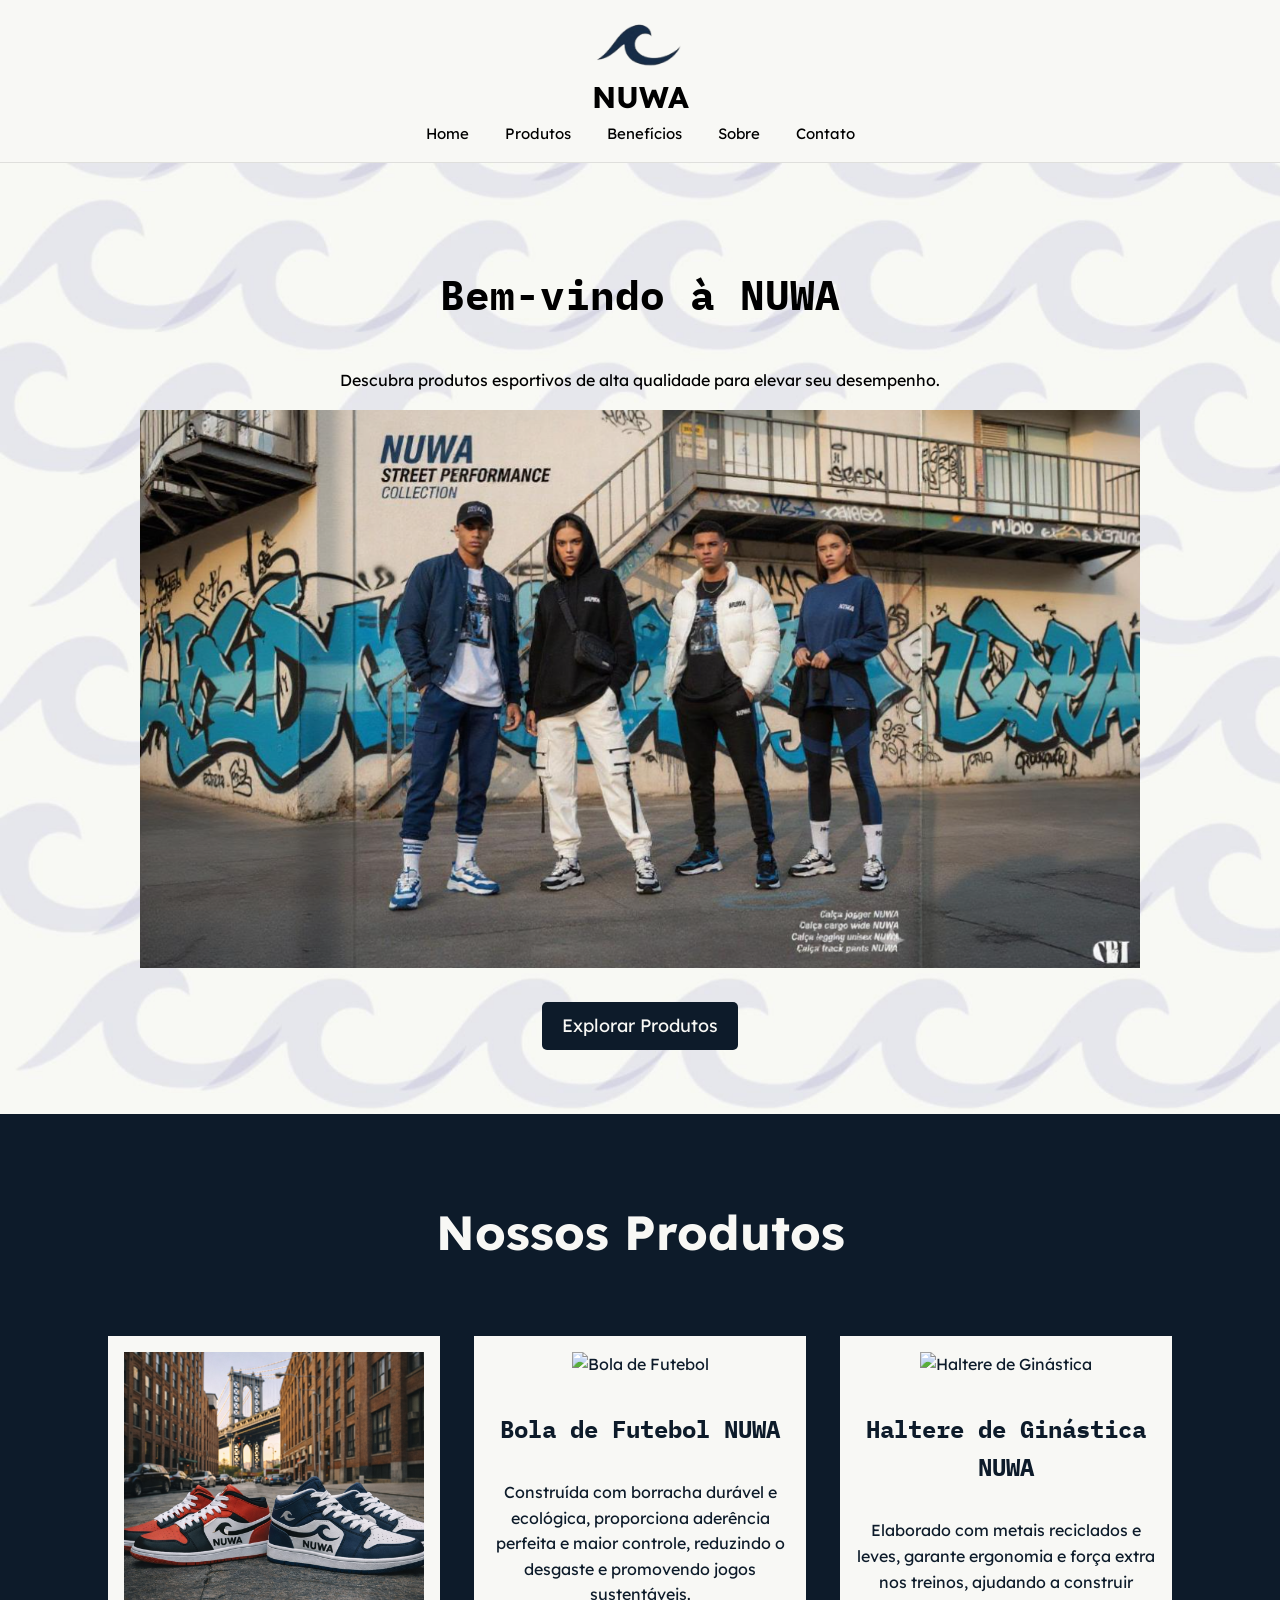
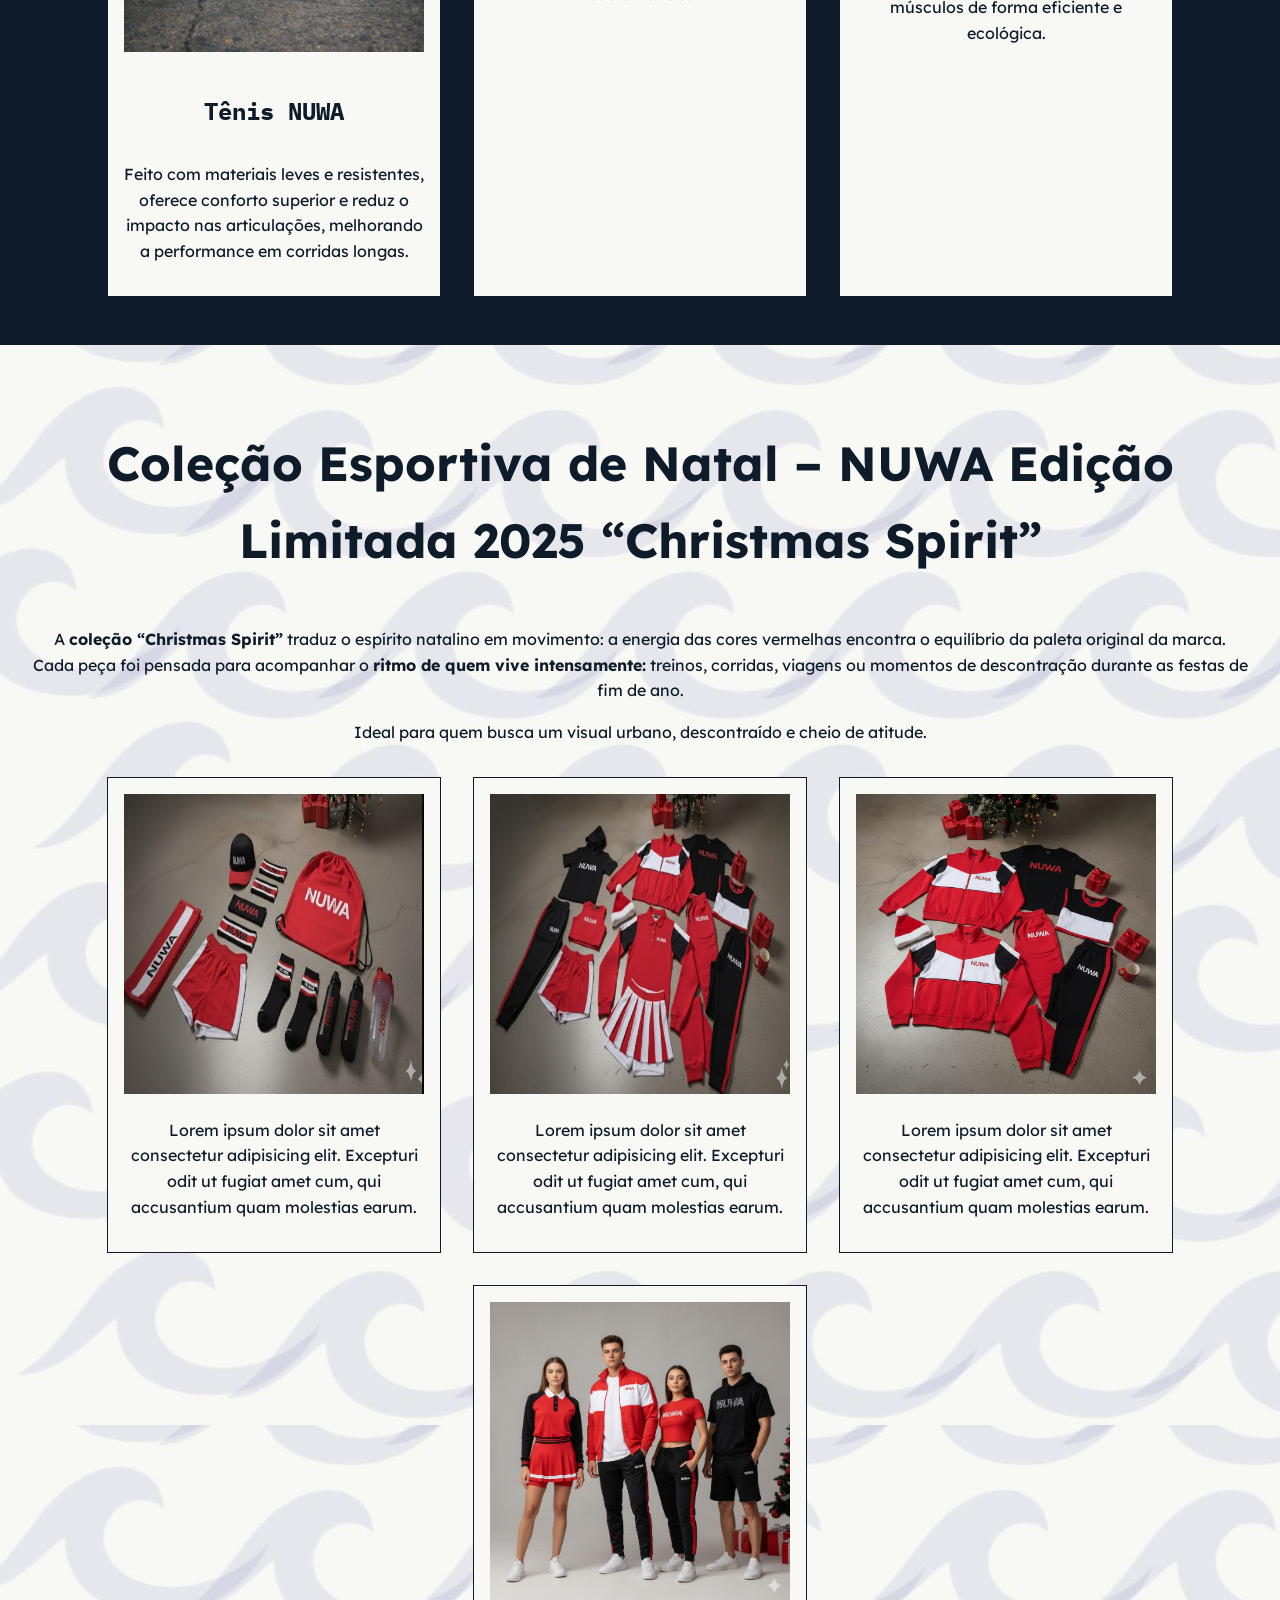
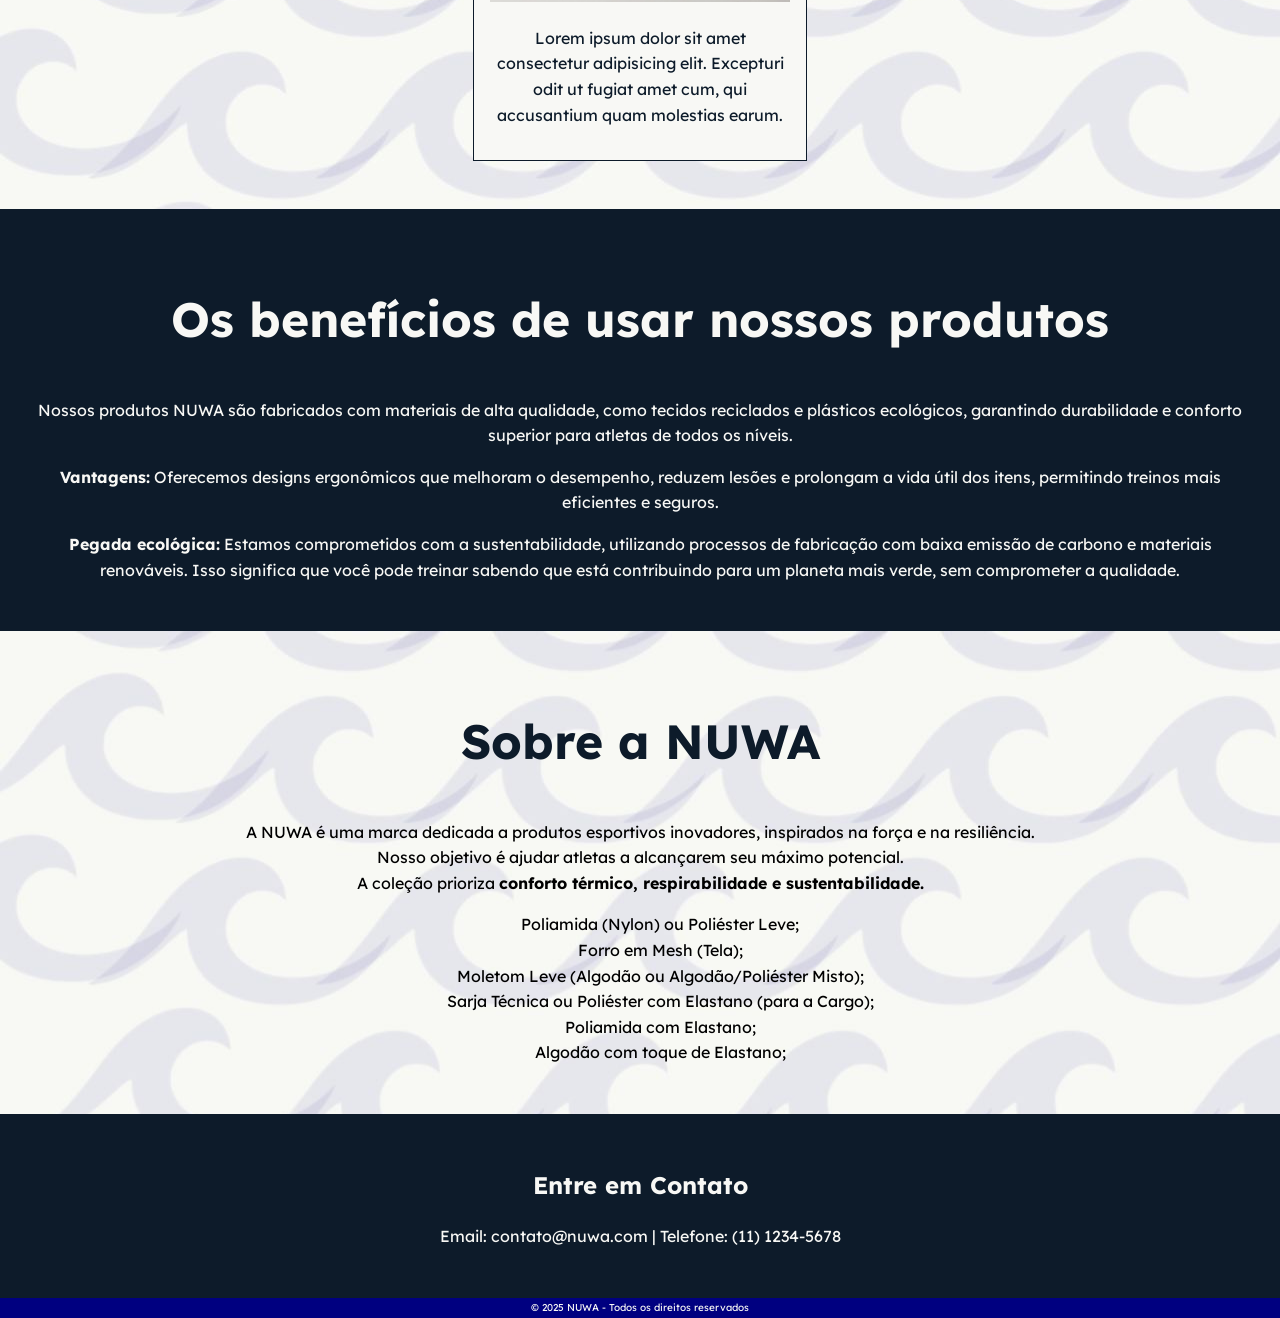
==== index.html @ cf1153af "Add files via upload" ====
<!DOCTYPE html>
<html lang="pt-BR">
<head>
    <meta charset="UTF-8">
    <meta name="viewport" content="width=device-width, initial-scale=1.0">
    <title>NUWA - Produtos Esportivos</title>
    
    <!-- Link para fontes do Google Fonts -->
    <link href="https://fonts.googleapis.com/css2?family=Lexend&family=IBM+Plex+Mono&display=swap" rel="stylesheet">
    <link rel="stylesheet" href="style.css">
    
    <!-- Estilos CSS incorporados -->
    
</head>
<body>
    <header>
        <a href="/home/index.html"><img class="logo" src="photos/marca-onda-.png" alt="Logo NUWA"></a>
        <h1>NUWA</h1>
        <nav>
            <ul>
                <li><a href="/home/index.html">Home</a></li>
                <li><a href="/products/product.html">Produtos</a></li>
                <li><a href="#beneficios">Benefícios</a></li>
                <li><a href="#sobre">Sobre</a></li>
                <li><a href="#contato">Contato</a></li>
            </ul>
        </nav>
    </header>

    <main>
        <section id="home" class="hero">
            <h2>Bem-vindo à NUWA</h2>
            <p>Descubra produtos esportivos de alta qualidade para elevar seu desempenho.</p>
            <div class="slideshow-container">

                <div class="mySlides fade">
                <div class="numbertext"></div>
                <img src="photos/nuwar.png" style="width: 100%;">
                <div class="text"></div>
                </div>

                <div class="mySlides fade">
                <div class="numbertext"></div>
                <img src="photos/nuwa - strret - ia 2.jpg" style="width:100%">
                <div class="text"></div>
                </div>


            </div>
                <br>

                <div style="text-align:center">
                    <span class="dot"></span> 
                    <span class="dot"></span> 
                    <span class="dot"></span> 
                </div>
            <a href="/products/product.html" class="btn">Explorar Produtos</a>
        </section>

        <section id="produtos" class="products">
            <h3>Nossos Produtos</h3>
            <div class="product-grid">
                <div class="product-item">
                    <img src="photos/tênis street.png" alt="Tênis de Corrida">
                    <h4>Tênis NUWA</h4>
                    <p>Feito com materiais leves e resistentes, oferece conforto superior e reduz o impacto nas articulações, melhorando a performance em corridas longas.</p>
                </div>
                <div class="product-item">
                    <img src="https://via.placeholder.com/300?text=Bola+de+Futebol" alt="Bola de Futebol">
                    <h4>Bola de Futebol NUWA</h4>
                    <p>Construída com borracha durável e ecológica, proporciona aderência perfeita e maior controle, reduzindo o desgaste e promovendo jogos sustentáveis.</p>
                </div>
                <div class="product-item">
                    <img src="https://via.placeholder.com/300?text=Haltere+de+Ginástica" alt="Haltere de Ginástica">
                    <h4>Haltere de Ginástica NUWA</h4>
                    <p>Elaborado com metais reciclados e leves, garante ergonomia e força extra nos treinos, ajudando a construir músculos de forma eficiente e ecológica.</p>
                </div>
            </div>
        </section>

        <section class="products limitada">
            <h3>Coleção Esportiva de Natal – NUWA Edição Limitada 2025 “Christmas Spirit”</h3>

            <p>A <b>coleção “Christmas Spirit”</b> traduz o espírito natalino em movimento: a energia das cores vermelhas encontra o equilíbrio da paleta original da marca. Cada peça foi pensada para acompanhar o <b>ritmo de quem vive intensamente:</b> treinos, corridas, viagens ou momentos de descontração durante as festas de fim de ano.</p>
            <p>Ideal para quem busca um visual urbano, descontraído e cheio de atitude.</p>

            <div class="product-grid">
                <div class="product-item">
                    <img src="photos/roupas-1_1024x1024.png" alt="Vestido esportivo vermelho com detalhes em preto e branco, estilo colegial.Jaqueta com zíper em blocos de cor (vermelho, branco e preto) combinada com calça jogger. Top cropped vermelho com calça jogger preta de listras laterais. Conjunto casual masculino com camiseta preta estilo hoodie e bermuda combinando.">
                    <p>Lorem ipsum dolor sit amet consectetur adipisicing elit. Excepturi odit ut fugiat amet cum, qui accusantium quam molestias earum.</p>
                </div>
                <div class="product-item">
                    <img src="photos/roupas-2.png" alt="Tênis de Corrida">
                    <p>Lorem ipsum dolor sit amet consectetur adipisicing elit. Excepturi odit ut fugiat amet cum, qui accusantium quam molestias earum.</p>
                </div>
                <div class="product-item">
                    <img src="photos/jaquetas.png" alt="Tênis de Corrida">
                    <p>Lorem ipsum dolor sit amet consectetur adipisicing elit. Excepturi odit ut fugiat amet cum, qui accusantium quam molestias earum.</p>
                </div>
                <div class="product-item">
                    <img src="photos/rapaziada-1.png" alt="Tênis de Corrida">
                    <p>Lorem ipsum dolor sit amet consectetur adipisicing elit. Excepturi odit ut fugiat amet cum, qui accusantium quam molestias earum.</p>
                </div>
            </div>


        </section>

        <section id="beneficios" class="beneficios">
            <h2>Os benefícios de usar nossos produtos</h2>
            <p>Nossos produtos NUWA são fabricados com materiais de alta qualidade, como tecidos reciclados e plásticos ecológicos, garantindo durabilidade e conforto superior para atletas de todos os níveis.</p>
            <p><strong>Vantagens:</strong> Oferecemos designs ergonômicos que melhoram o desempenho, reduzem lesões e prolongam a vida útil dos itens, permitindo treinos mais eficientes e seguros.</p>
            <p><strong>Pegada ecológica:</strong> Estamos comprometidos com a sustentabilidade, utilizando processos de fabricação com baixa emissão de carbono e materiais renováveis. Isso significa que você pode treinar sabendo que está contribuindo para um planeta mais verde, sem comprometer a qualidade.</p>
        </section>

        <section id="sobre" class="about">
            <h2>Sobre a NUWA</h2>
            <p>A NUWA é uma marca dedicada a produtos esportivos inovadores, inspirados na força e na resiliência.<br>Nosso objetivo é ajudar atletas a alcançarem seu máximo potencial.<br>A coleção prioriza <b>conforto térmico, respirabilidade e sustentabilidade.</b>
                <ul>                   
                    Poliamida (Nylon) ou Poliéster Leve;<br>                  
                    Forro em Mesh (Tela);<br>              
                    Moletom Leve (Algodão ou Algodão/Poliéster Misto);<br>         
                    Sarja Técnica ou Poliéster com Elastano (para a Cargo);<br>
                    Poliamida com Elastano;<br>
                    Algodão com toque de Elastano;<br>                   
                </ul>
            </p>
        </section>

        <section id="contato" class="contact">
            <h2>Entre em Contato</h2>
            <p>Email: contato@nuwa.com | Telefone: (11) 1234-5678</p>
        </section>
    </main>

    <footer>
        <p>&copy; 2025 NUWA - Todos os direitos reservados</p>
    </footer>

    <script src="script.js"></script>
</body>
</html>
---- style.css ----
:root {
    --background-color: #F8F8F5;
    --backgrond-color-2: #0D1B2A;
    --extra-color: #000080;
}



        /* Estilos gerais */
        body {
            background-color: var(--backgrond-color); /* Fundo claro e neutro */
            color: var(--background-color-2); /* Cor principal para textos */
            font-family: 'Lexend', sans-serif; /* Fonte padrão */
            margin: 0;
            padding: 0;
            line-height: 1.6;
            
        }

        header {
            background-color: var(--background-color); /* Fundo do header */
            color: var(--backgrond-color); /* Texto claro para contraste */
            padding: 1em; /* Header maior */
            display: flex;
            flex-direction: column;
            align-items: center;
            text-align: center;
            border-bottom: 1px solid rgba(0,0,0,0.1);
        }

        .logo {
            max-width: 130px; /* Tamanho máximo da logo */
            height: auto; /* M2000antém a proporção */
            display: block; /* Garante que seja um bloco */
           /* margin: 0 auto 1em auto;  Centraliza e adiciona margem abaixo */
        }

        header h1 {
            font-family: 'Lexend', sans-serif; /* Fonte para títulos principais */
            font-size: 30px; /* Tamanho especificado */
            margin: 0;
        }

        nav ul {
            list-style: none;
            padding: 0;
            margin: 0;
        }

        nav ul li {
            display: inline;
            margin: 0 1em;
        }

        nav a {
            color: var(--backgrond-color); /* Links no header */
            text-decoration: none;
            font-size: 15px;
        }

        nav a:hover {
            color: var(--extra-color); /* Mantém consistência */
        }

        /* Seção Hero */
        .hero {
            text-align: center;
            padding: 4em 2em;
            background-image: url('photos/fundo-ondas.png'); /* Imagem de fundo opcional */
            background-size: cover;
        }

        .hero h2 {
            font-family: 'IBM Plex Mono', monospace; /* Fonte para subtítulos */
            font-size: 41px; /* Tamanho especificado */
            color: var(--background-color-2); /* Cor do texto */
            margin-bottom: 1em;
        }

        /*section carousel*/
        .mySlides {display: none;}

        .slideshow-container {
            max-width: 1000px;
            position: relative;
            margin: auto;
        }

        .fade {
            animation-name: fade;
            animation-duration: 2s;
        }

        .dot {
            height: 15px;
            width: 15px;
            margin: 0 2px;
            background-color: #bbb;
            border-radius: 50%;
            display: none;
            transition: background-color 0.6s ease;
        }


        @keyframes fade {
            from {opacity: .4} 
            to {opacity: 1}
        }

        @media only screen and (max-width: 300px) {
            .text {font-size: 11px}
        }


        .btn {
            background-color: #0D1B2A; /* Fundo do botão */
            color: #F8F8F5;
            padding: 10px 20px;
            text-decoration: none;
            border-radius: 5px;
            font-size: 18px;
            display: inline-block; /* Para tornar clicável */
        }

        .btn:hover {
            background-color: #F8F8F5; /* Alterado para contraste */
            color: #0D1B2A;
        }

        /* Seção de Produtos */
        .products {
            padding: 2em;
            text-align: center;
            background-color: #0D1B2A; /* Fundo escuro */
            color: #F8F8F5; /* Texto claro para contraste */
        }

        .limitada {
            background-image: url('photos/fundo-ondas.png');
            color: #0D1B2A;
        }

        .products h3 {
            font-family: 'Lexend', sans-serif;
            font-size: 48px; /* Título de seção */
        }

        .product-grid {
            display: flex;
            flex-wrap: wrap;
            justify-content: center;
        }

        .product-item {
            background-color: #F8F8F5;
            border: 1px solid #0D1B2A; /* Borda */
            margin: 1em;
            padding: 1em;
            width: 300px;
            text-align: center;
            color: #0D1B2A; /* Cor do texto nos itens */
        }

        .product-item img {
            width: 100%;
            height: auto;
        }

        .product-item h4 {
            font-family: 'IBM Plex Mono', monospace;
            font-size: 24px;
            color: #0D1B2A;
        }

        /* Seção de Benefícios */
        .beneficios {
            padding: 2em;
            text-align: center;
            background-color: #0D1B2A; /* Fundo escuro */
            color: #F8F8F5; /* Texto claro para contraste */
        }

        .beneficios h2 {
            font-family: 'Lexend', sans-serif;
            font-size: 48px; /* Tamanho do título */
            color: #F8F8F5; /* Cor do texto ajustada */
        }

        /* Seção Sobre */
        .about {
            padding: 2em;
            text-align: center;
            background-image: url('/photos/fundo-ondas.png');
        }

        .about h2 {
            font-family: 'Lexend', sans-serif;
            font-size: 48px; /* Ajuste para o mesmo tamanho */
            color: #0D1B2A; /* Cor do texto */
        }

        /* Seção Contato */
        #contato {
            padding: 2em;
            text-align: center;
            background-color: var(--backgrond-color-2);
            color: var(--background-color);
        }

        footer h2, footer p{
            background-color: var(--extra-color); /* Fundo do footer */
            color: #F8F8F5;
            text-align: center;
            padding: 2px 0;
            margin: 0;
            font-size: 10px;
        }
        
        li{
            list-style: none;
        }

        /* Responsividade */
        @media (max-width: 768px) {
            header h1 {
                font-size: 40px;
            }
            .hero h2 {
                font-size: 30px;
            }
            .product-grid {
                flex-direction: column;
                align-items: center;
            }
            .logo {
                max-width: 150px; /* Ajuste para telas menores */
            }
        }
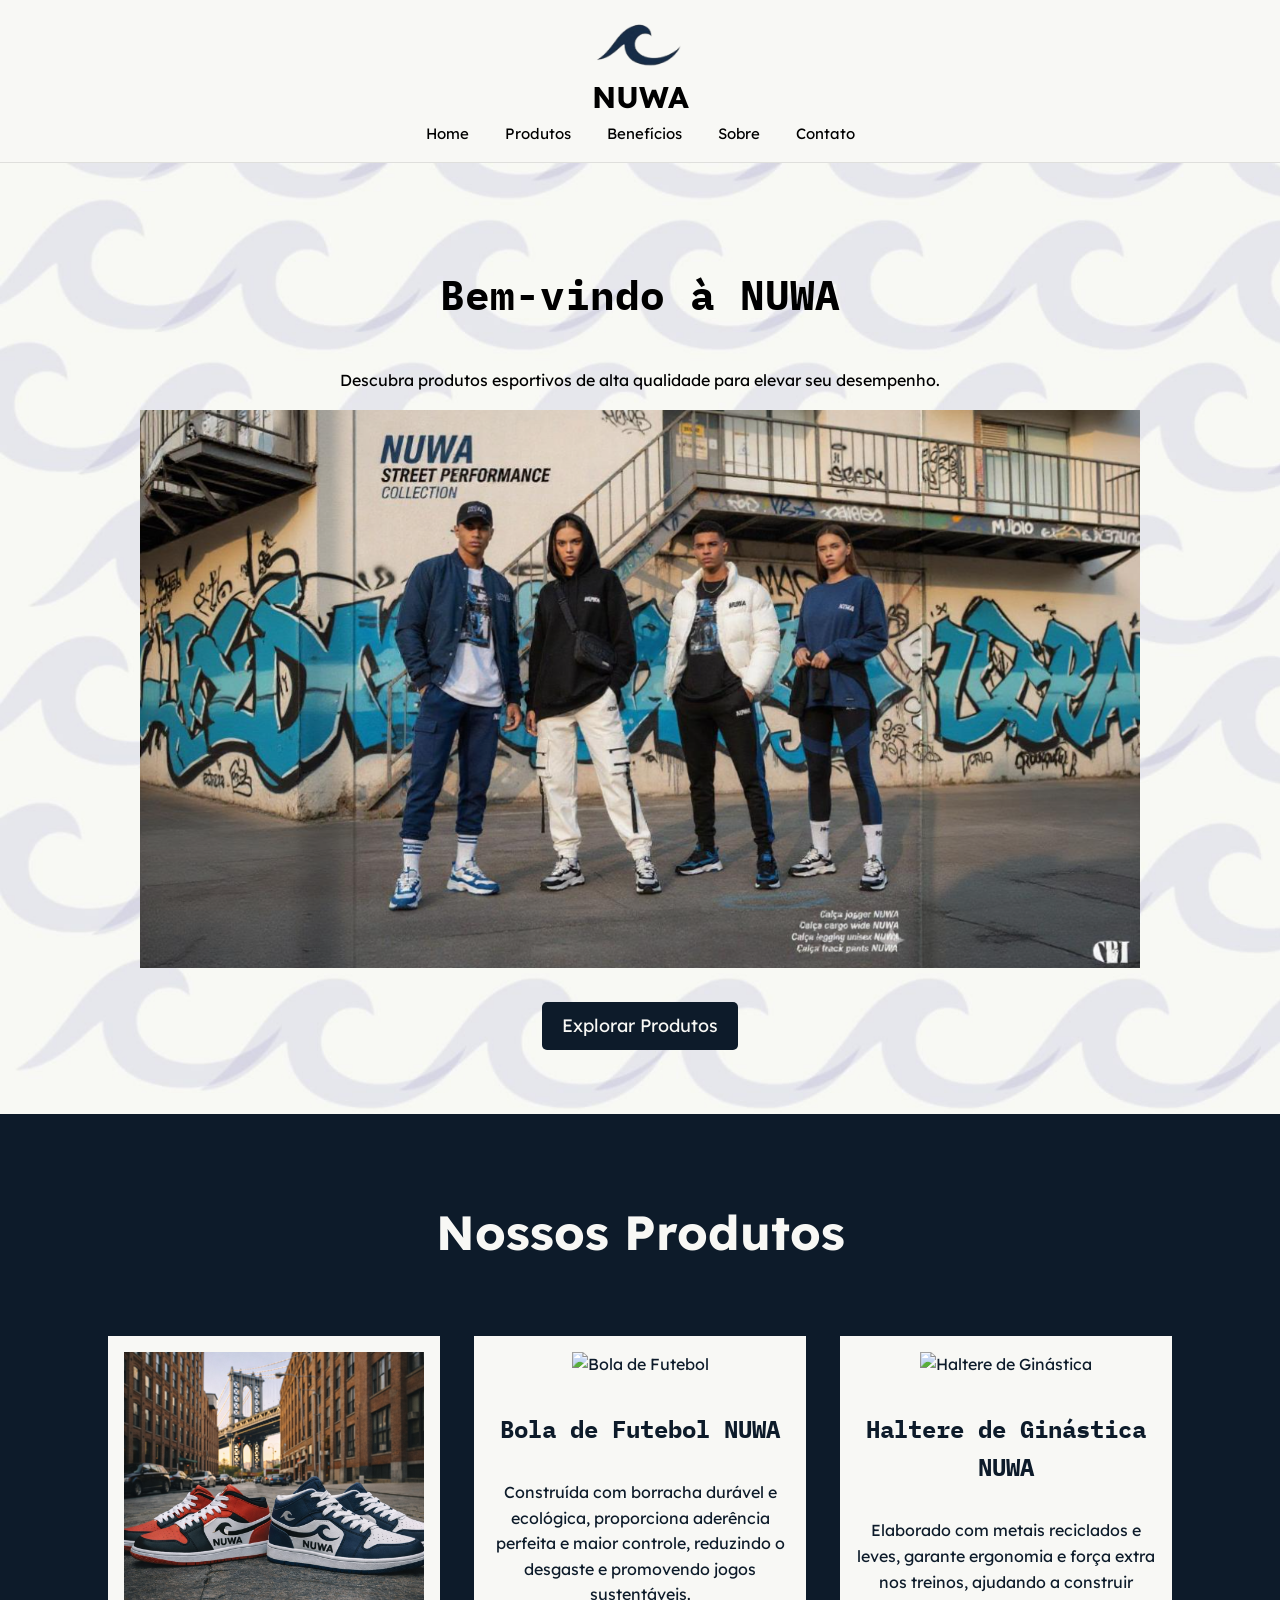
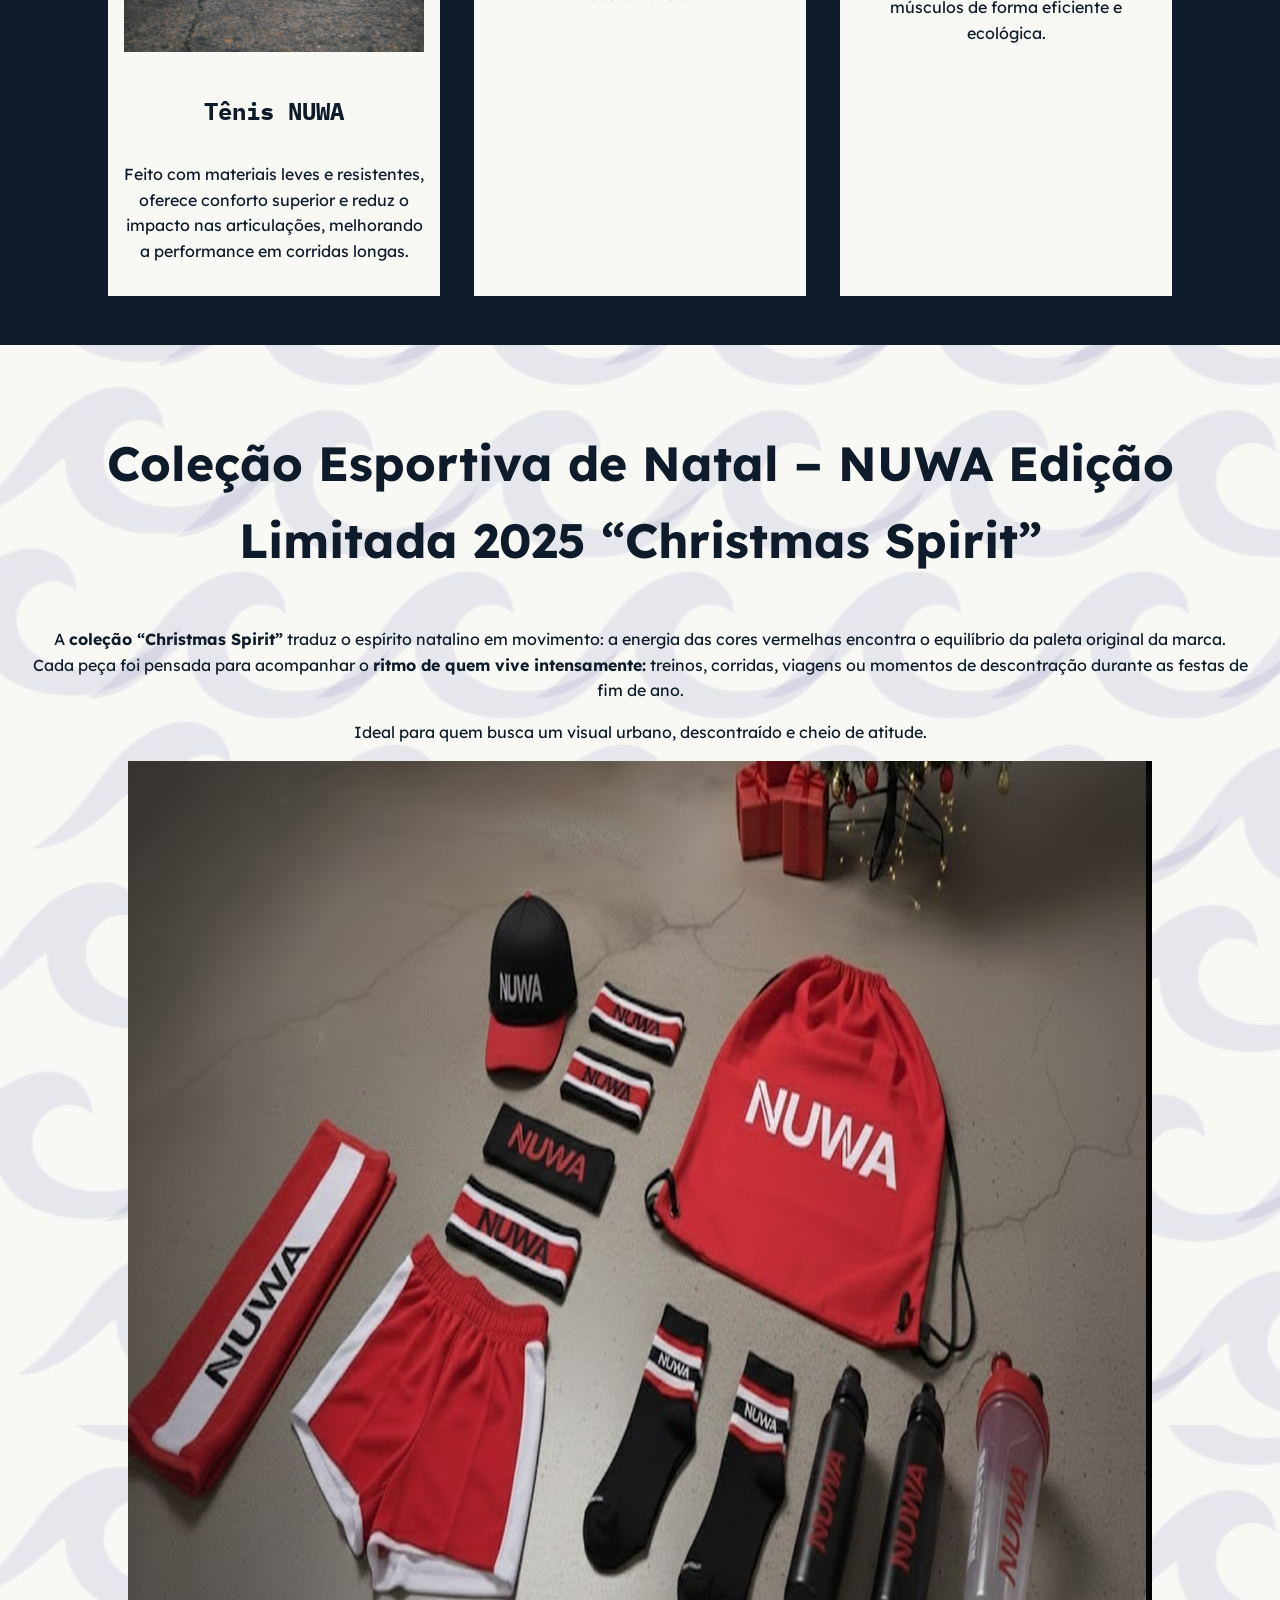
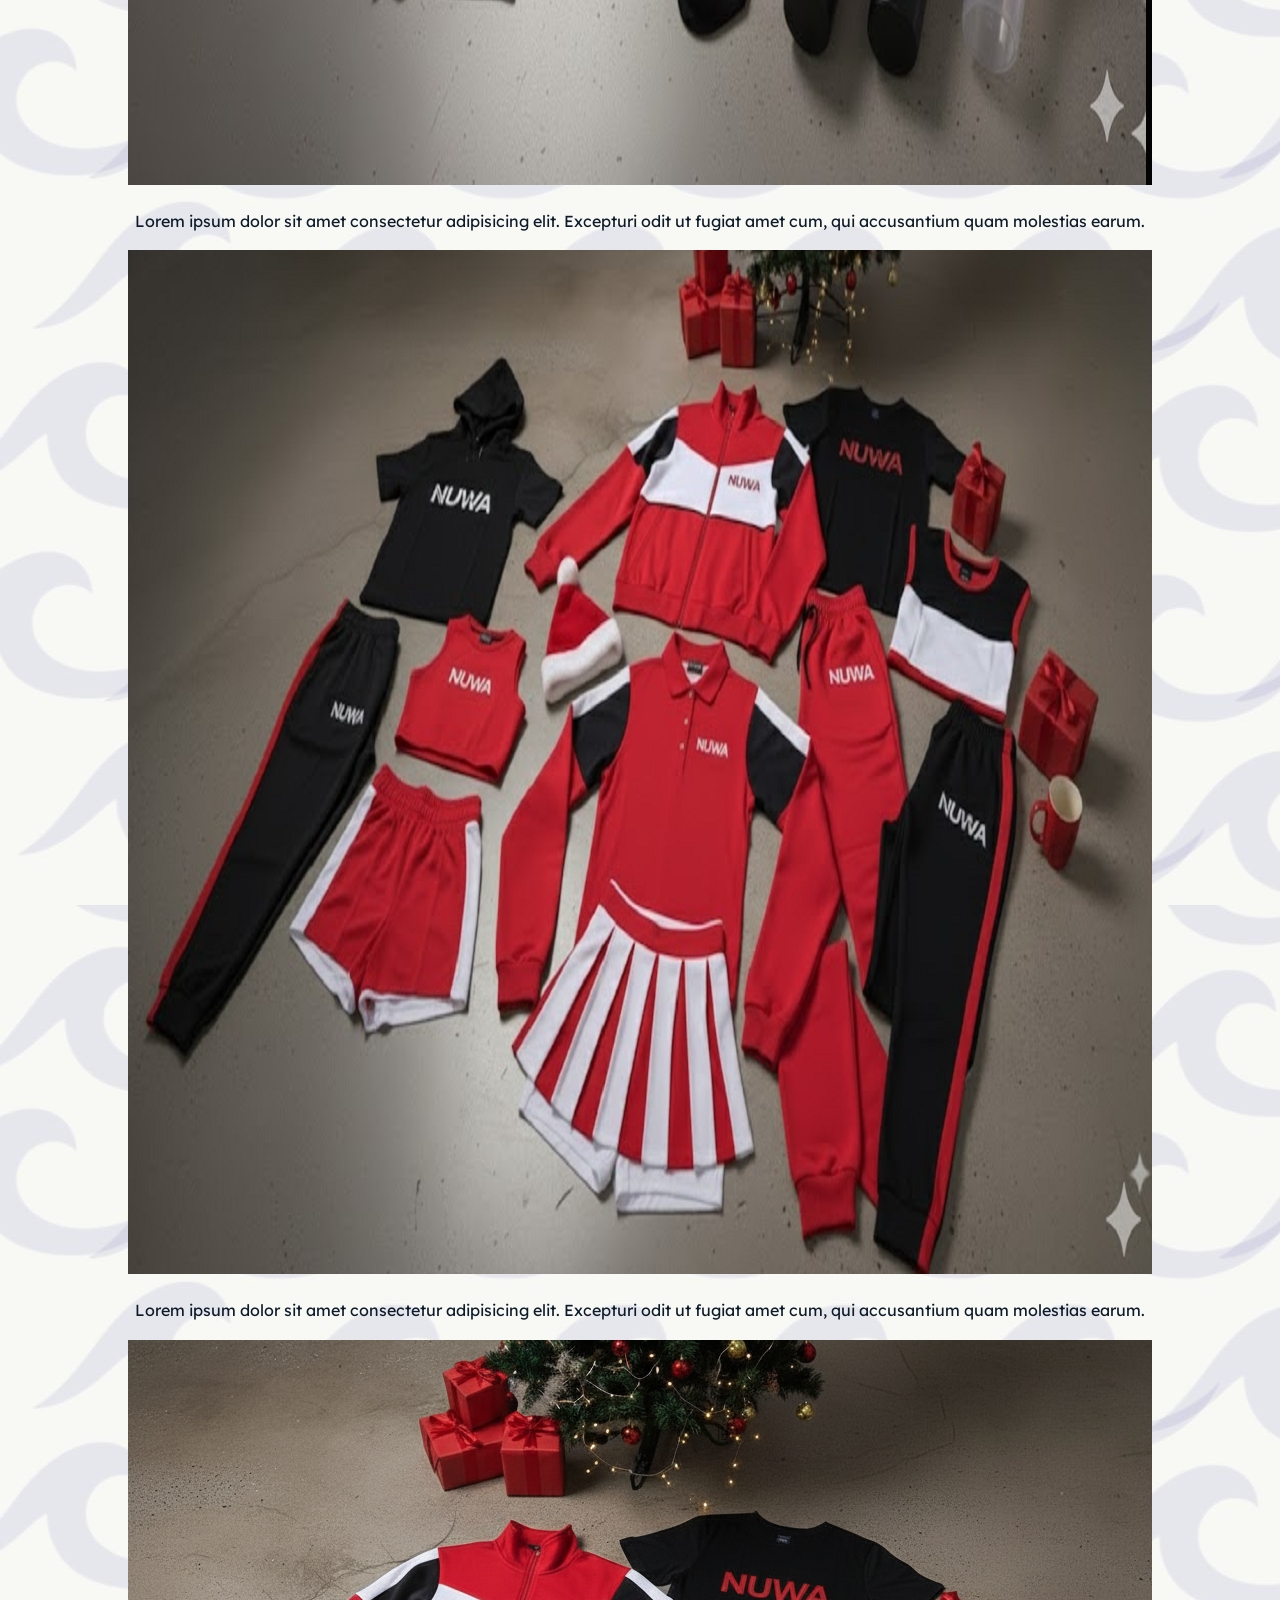
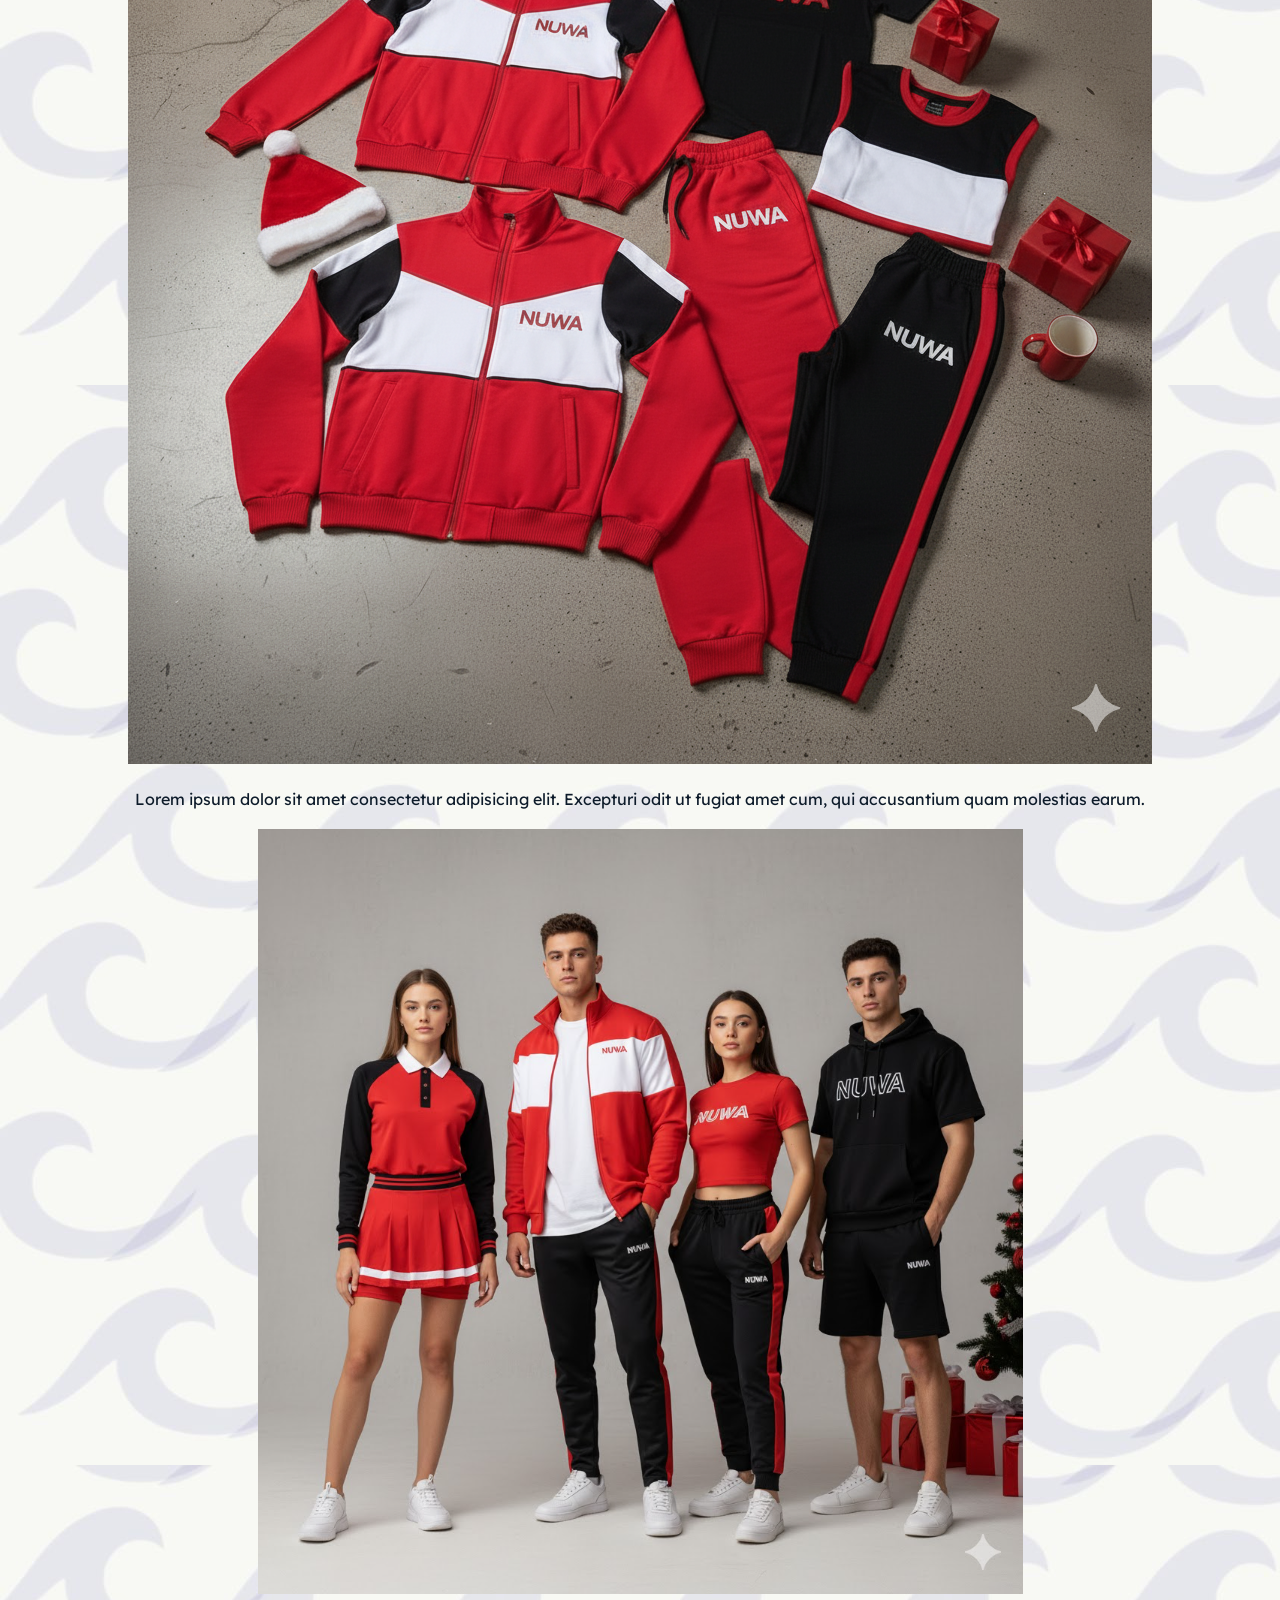
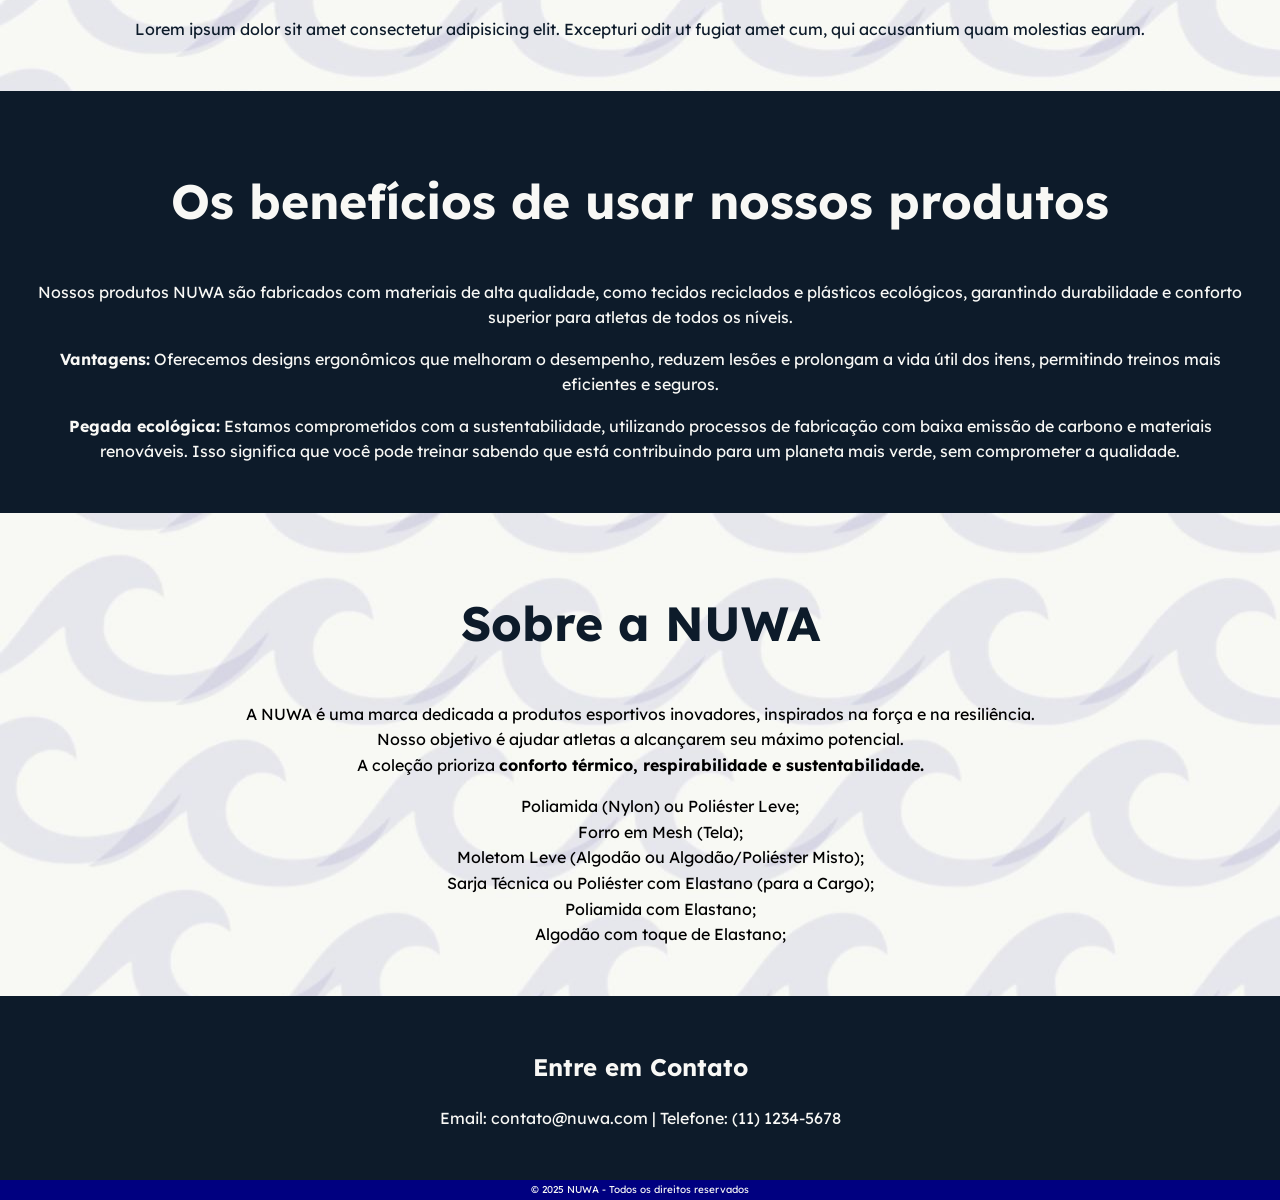
==== commit 5d85953b: "Update index.html" ====
--- a/index.html
+++ b/index.html
@@ -14,12 +14,12 @@
 </head>
 <body>
     <header>
-        <a href="/home/index.html"><img class="logo" src="photos/marca-onda-.png" alt="Logo NUWA"></a>
+        <a href="/nuwa"><img class="logo" src="photos/marca-onda-.png" alt="Logo NUWA"></a>
         <h1>NUWA</h1>
         <nav>
             <ul>
-                <li><a href="/home/index.html">Home</a></li>
-                <li><a href="/products/product.html">Produtos</a></li>
+                <li><a href="/nuwa">Home</a></li>
+                <li><a href="/nuwa/products/product.html">Produtos</a></li>
                 <li><a href="#beneficios">Benefícios</a></li>
                 <li><a href="#sobre">Sobre</a></li>
                 <li><a href="#contato">Contato</a></li>
@@ -54,7 +54,7 @@
                     <span class="dot"></span> 
                     <span class="dot"></span> 
                 </div>
-            <a href="/products/product.html" class="btn">Explorar Produtos</a>
+            <a href="/nuwa/products/product.html" class="btn">Explorar Produtos</a>
         </section>
 
         <section id="produtos" class="products">
@@ -84,20 +84,20 @@
             <p>A <b>coleção “Christmas Spirit”</b> traduz o espírito natalino em movimento: a energia das cores vermelhas encontra o equilíbrio da paleta original da marca. Cada peça foi pensada para acompanhar o <b>ritmo de quem vive intensamente:</b> treinos, corridas, viagens ou momentos de descontração durante as festas de fim de ano.</p>
             <p>Ideal para quem busca um visual urbano, descontraído e cheio de atitude.</p>
 
-            <div class="product-grid">
-                <div class="product-item">
+            <div class="product-grid1">
+                <div class="product-item1">
                     <img src="photos/roupas-1_1024x1024.png" alt="Vestido esportivo vermelho com detalhes em preto e branco, estilo colegial.Jaqueta com zíper em blocos de cor (vermelho, branco e preto) combinada com calça jogger. Top cropped vermelho com calça jogger preta de listras laterais. Conjunto casual masculino com camiseta preta estilo hoodie e bermuda combinando.">
                     <p>Lorem ipsum dolor sit amet consectetur adipisicing elit. Excepturi odit ut fugiat amet cum, qui accusantium quam molestias earum.</p>
                 </div>
-                <div class="product-item">
+                <div class="product-item1">
                     <img src="photos/roupas-2.png" alt="Tênis de Corrida">
                     <p>Lorem ipsum dolor sit amet consectetur adipisicing elit. Excepturi odit ut fugiat amet cum, qui accusantium quam molestias earum.</p>
                 </div>
-                <div class="product-item">
+                <div class="product-item1">
                     <img src="photos/jaquetas.png" alt="Tênis de Corrida">
                     <p>Lorem ipsum dolor sit amet consectetur adipisicing elit. Excepturi odit ut fugiat amet cum, qui accusantium quam molestias earum.</p>
                 </div>
-                <div class="product-item">
+                <div class="product-item1">
                     <img src="photos/rapaziada-1.png" alt="Tênis de Corrida">
                     <p>Lorem ipsum dolor sit amet consectetur adipisicing elit. Excepturi odit ut fugiat amet cum, qui accusantium quam molestias earum.</p>
                 </div>
@@ -139,4 +139,10 @@
 
     <script src="script.js"></script>
 </body>
-</html>+
+</html>
+
+
+
+
+
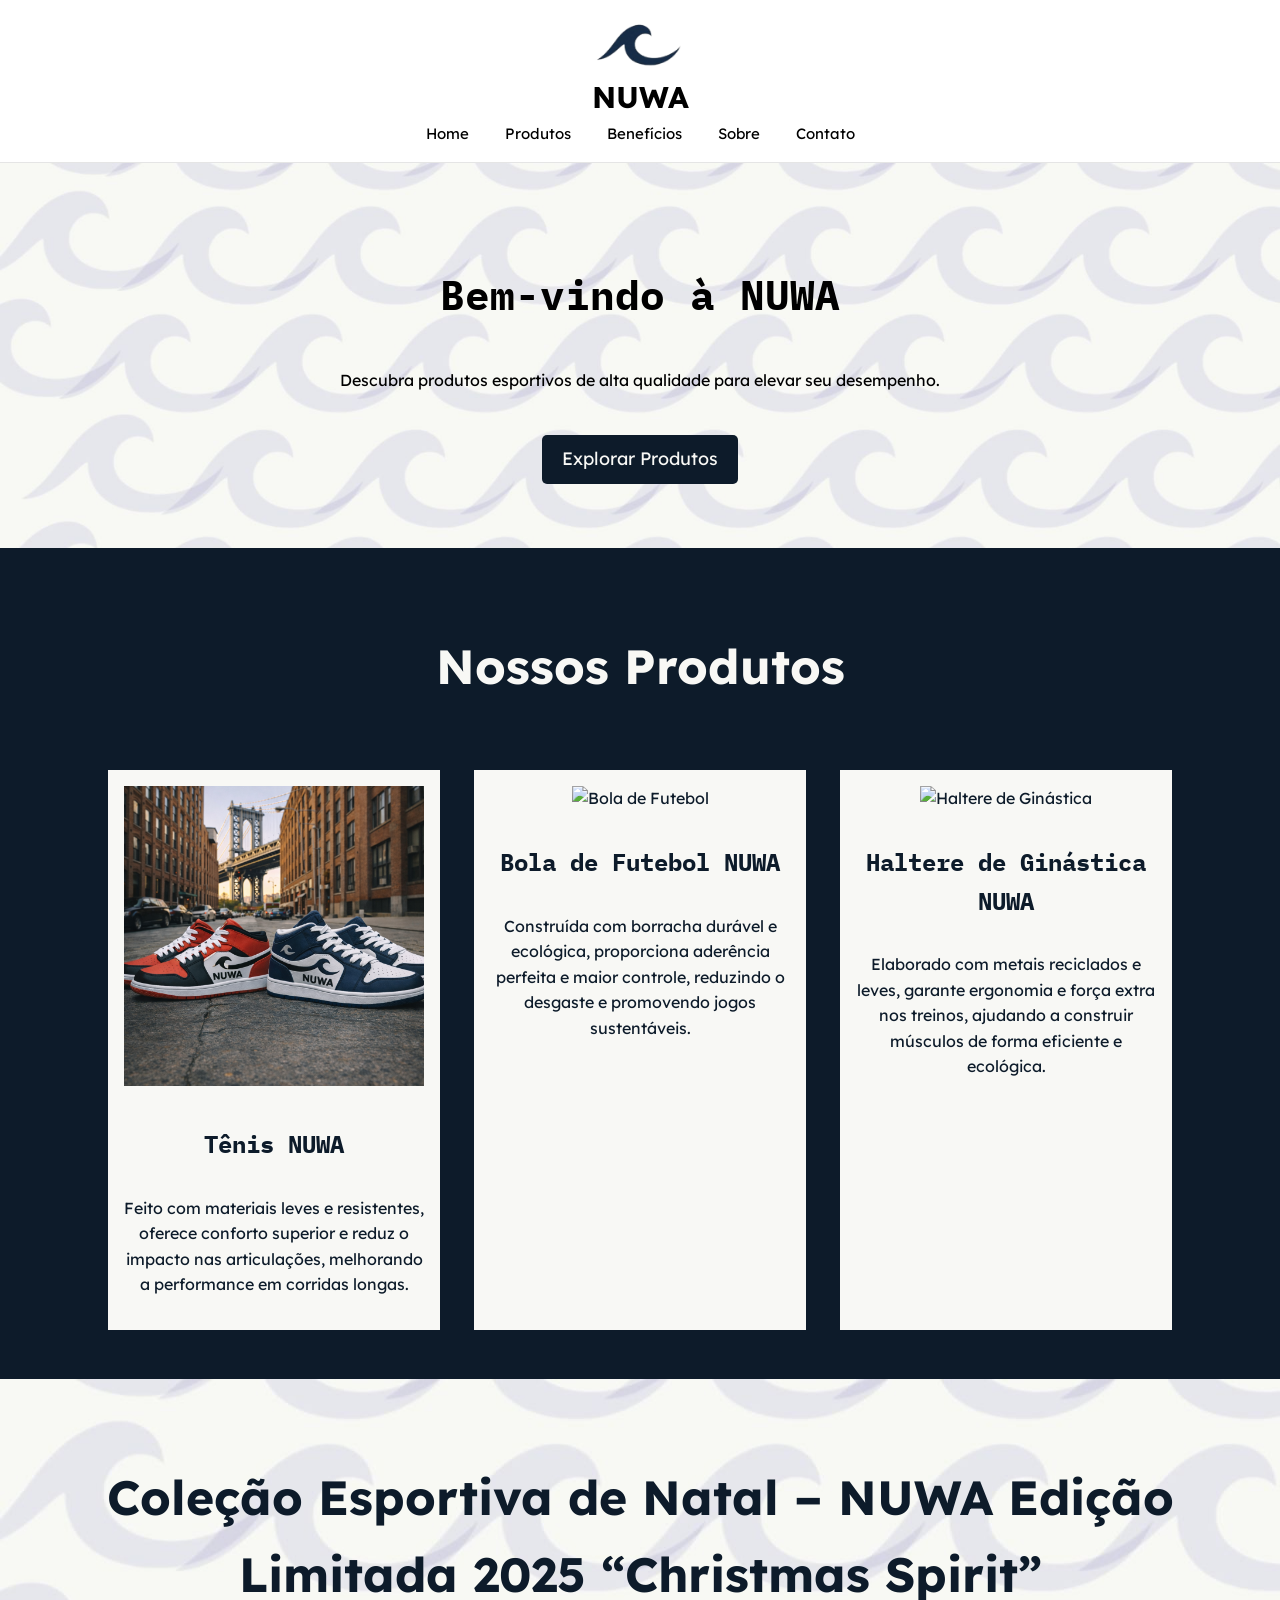
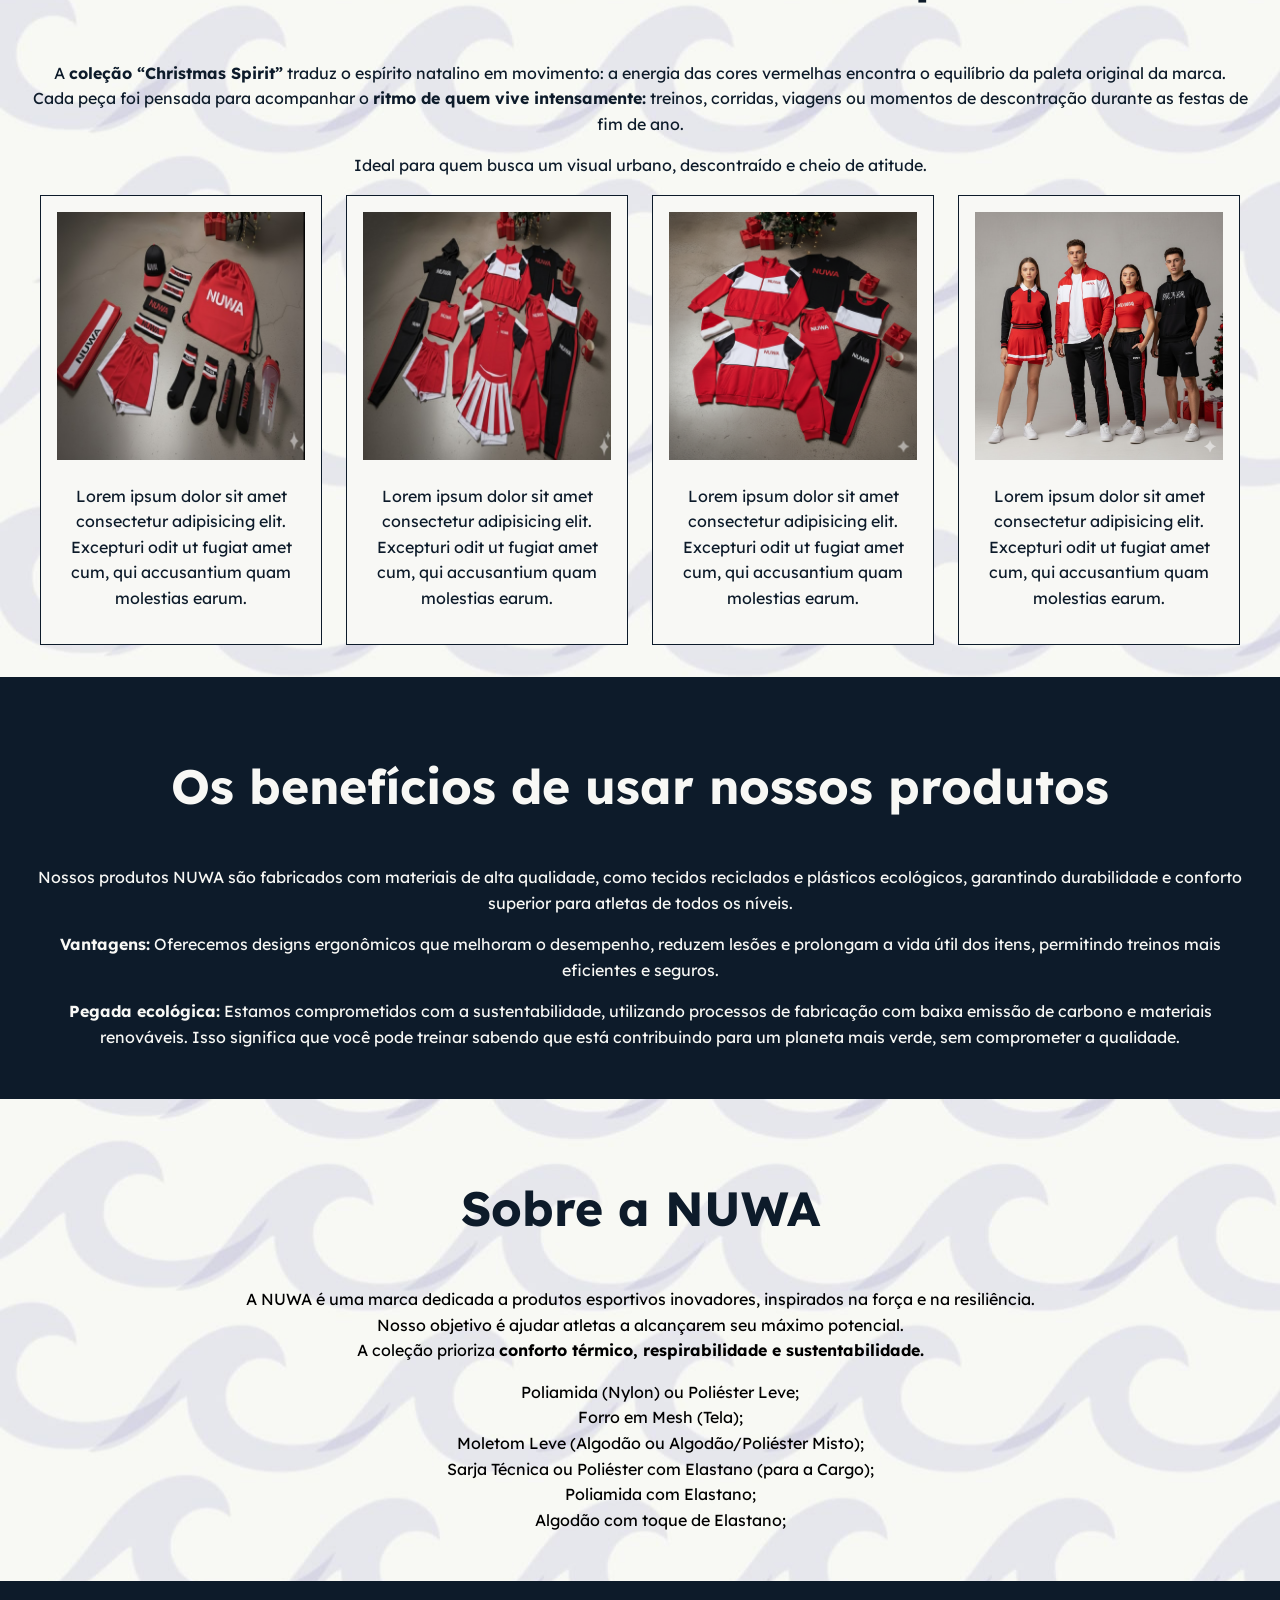
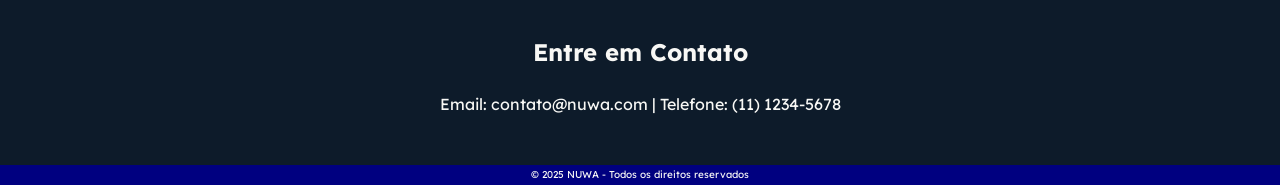
==== commit e440b9ba: "Update index.html" ====
--- a/index.html
+++ b/index.html
@@ -21,7 +21,7 @@
                 <li><a href="/nuwa">Home</a></li>
                 <li><a href="/nuwa/products/product.html">Produtos</a></li>
                 <li><a href="#beneficios">Benefícios</a></li>
-                <li><a href="#sobre">Sobre</a></li>
+                <li><a href="/nuwa/about/about.html">Sobre</a></li>
                 <li><a href="#contato">Contato</a></li>
             </ul>
         </nav>
@@ -146,3 +146,4 @@
 
 
 
+
--- a/style.css
+++ b/style.css
@@ -8,17 +8,17 @@
 
         /* Estilos gerais */
         body {
-            background-color: var(--backgrond-color); /* Fundo claro e neutro */
+            background-image: url('/nuwa/photos/fundo-ondas.png'); /* Fundo claro e neutro */
+            background-size: auto;
             color: var(--background-color-2); /* Cor principal para textos */
             font-family: 'Lexend', sans-serif; /* Fonte padrão */
             margin: 0;
             padding: 0;
             line-height: 1.6;
-            
         }
 
         header {
-            background-color: var(--background-color); /* Fundo do header */
+            background-color: rgba(255, 255, 255, 0.6); /* Fundo do header */
             color: var(--backgrond-color); /* Texto claro para contraste */
             padding: 1em; /* Header maior */
             display: flex;
@@ -172,6 +172,38 @@
             color: #0D1B2A;
         }
 
+        .product-grid1 {
+            display: grid;
+            grid-template-columns: repeat(auto-fill, minmax(250px, 1fr));
+            gap: 1.5em;
+            max-width: 1200px;
+            margin: 0 auto;
+        }
+
+        .product-item1 {
+            background-color: #F8F8F5;
+            border: 1px solid #0D1B2A; /* Borda */
+            padding: 1em;
+            text-align: center;
+            color: #0D1B2A; /* Cor do texto nos itens */
+        }
+
+        .product-item1 img {
+            width: 100%;
+            height: auto;
+            transition: transform 0.4s ease;
+        }
+
+        .product-item1:hover img {
+            transform: scale(1.3);
+        }
+
+        .product-item1 h4 {
+            font-family: 'IBM Plex Mono', monospace;
+            font-size: 24px;
+            color: #0D1B2A;
+        }
+
         /* Seção de Benefícios */
         .beneficios {
             padding: 2em;
@@ -235,4 +267,12 @@
             .logo {
                 max-width: 150px; /* Ajuste para telas menores */
             }
-        }+
+        @media (max-width: 1024px) {
+            .product-item1 {
+                grid-template-columns: repeat(2, 1fr);
+            }
+        }
+
+        }
+
